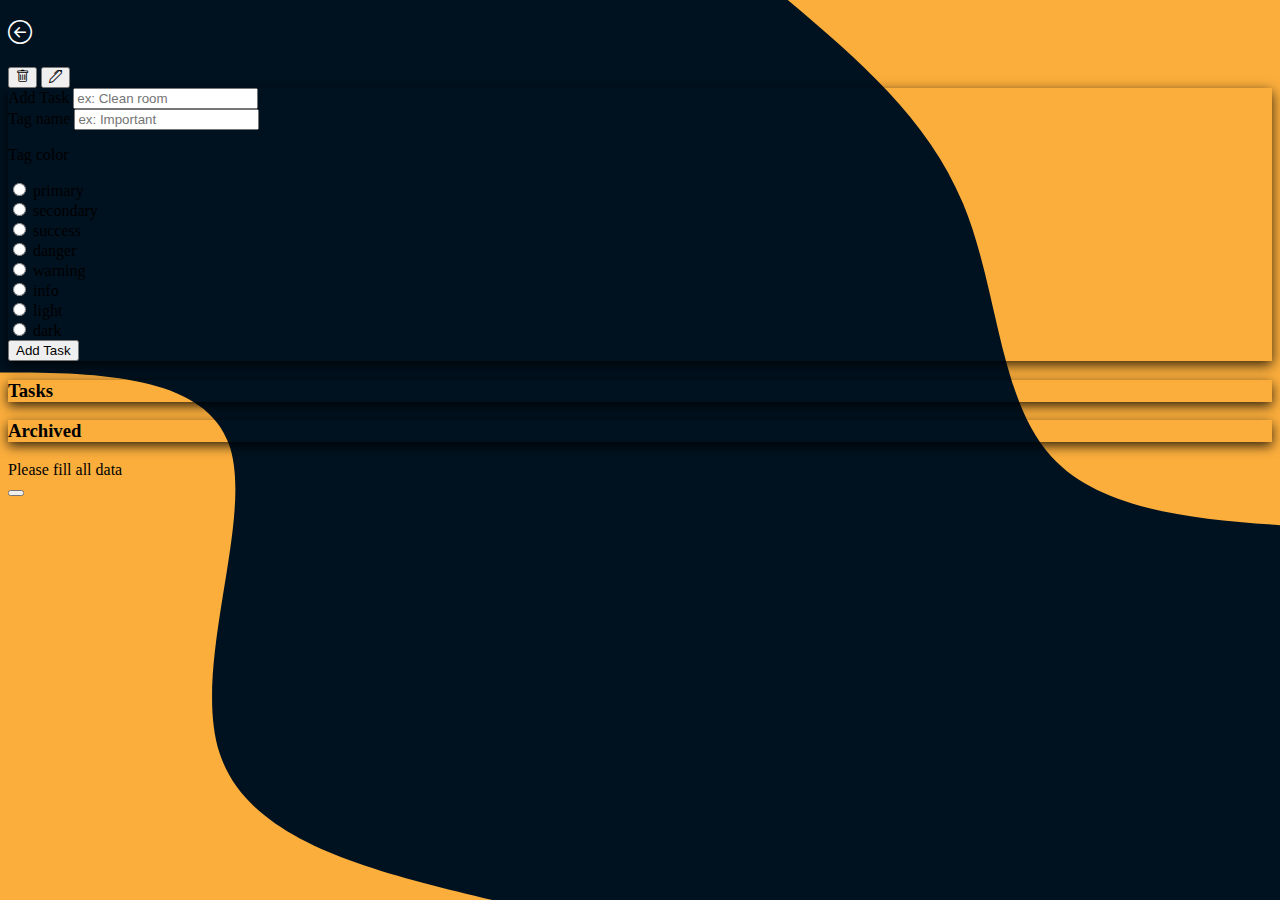
==== list.html @ 4af7ee30 "basic pure app." ====
<!DOCTYPE html>
<html lang="en">

<head>
  <meta charset="UTF-8">
  <meta http-equiv="X-UA-Compatible" content="IE=edge">
  <meta name="viewport" content="width=device-width, initial-scale=1.0">
  <link href="https://cdn.jsdelivr.net/npm/bootstrap@5.0.1/dist/css/bootstrap.min.css" rel="stylesheet"
    integrity="sha384-+0n0xVW2eSR5OomGNYDnhzAbDsOXxcvSN1TPprVMTNDbiYZCxYbOOl7+AMvyTG2x" crossorigin="anonymous">
  <link rel="stylesheet" href="https://cdn.jsdelivr.net/npm/bootstrap-icons@1.5.0/font/bootstrap-icons.css">
  <link rel="stylesheet" href="./css/main.css">
  <title>Todo</title>
</head>

<body>
  <div class="container py-5">

    <div class="d-flex justify-content-between align-items-center">
      <h2 class="text-white">
        <a href="/"><i class="bi bi-arrow-left-circle"></i></a>
      </h2>
      <center class="h3 text-white mb-3" id="listName"></center>
      <div>
        <button type="button" class="btn btn-danger" id="removeList">
          <i class="bi bi-trash"></i>
        </button>

        <button type="button" class="btn btn-warning" id="editListName">
          <i class="bi bi-pen"></i>
        </button>
      </div>
    </div>
    
    <div class="card mb-5"> <!-- Start Add Task -->
      <div class="card-body">
        <div class="row">
          <div class="col-auto mb-2">
            <label for="newItem" class="form-label">Add Task</label>
            <input type="text" id="newItem" class="form-control" autocomplete="off" placeholder="ex: Clean room">
          </div>

          <tag-color data-component="tag-color"></tag-color>

          <div class="mt-4">
            <button id="AddTask" class="btn btn-primary mb-3">Add Task</button>
          </div>
        </div>
      </div>
    </div> <!-- End Add Task -->


    <!-- Start Tasks -->
    <div class="card">
      <div class="card-body">
        <h3 class="card-title mb-4">Tasks</h3>

        <ol class="list-group list-group-numbered" id="tasksList">
          <!-- JS WILL RENDER LISTS HERE -->
        </ol>

      </div>
    </div>
    <!-- End Tasks -->

    <!-- Start Tasks -->
    <div class="card my-4">
      <div class="card-body">
        <h3 class="card-title mb-4">Archived</h3>

        <ol class="list-group list-group-numbered" id="archivedList">
          <!-- JS WILL RENDER LISTS HERE -->
        </ol>

      </div>
    </div>
    <!-- End Tasks -->

  </div>

  <div class="toast align-items-center position-fixed top-0 start-50 translate-middle-x text-white bg-danger border-0"
    role="alert" aria-live="assertive" aria-atomic="true">
    <div class="d-flex">
      <div class="toast-body">
        Please fill all data
      </div>
      <button type="button" class="btn-close btn-close-white me-2 m-auto" data-bs-dismiss="toast"
        aria-label="Close"></button>
    </div>
  </div>
</body>

<script src="https://cdn.jsdelivr.net/npm/bootstrap@5.0.1/dist/js/bootstrap.bundle.min.js"
  integrity="sha384-gtEjrD/SeCtmISkJkNUaaKMoLD0//ElJ19smozuHV6z3Iehds+3Ulb9Bn9Plx0x4" crossorigin="anonymous"></script>

<script src="js/components/SelectTag.js"></script>  
<script src="./js/list.js"></script>

</html>
---- css/main.css ----
@import url(./modules/lists.css);
@import url(./modules/createList.css);

body, html {
    min-height: 100%;
}

body {
    background-image: url('../images/blob-scene-haikei.svg');
    background-position: center center;
    background-size: cover;
    background-repeat: no-repeat;
}


.card {
    box-shadow: rgba(0, 0, 0, 0.8) 0px 4px 12px;
}


a {
    text-decoration: none;
    color: white
}

a:hover {
    text-decoration: none;
    color: white
}

.cursor-pointer {
    cursor: pointer;
}
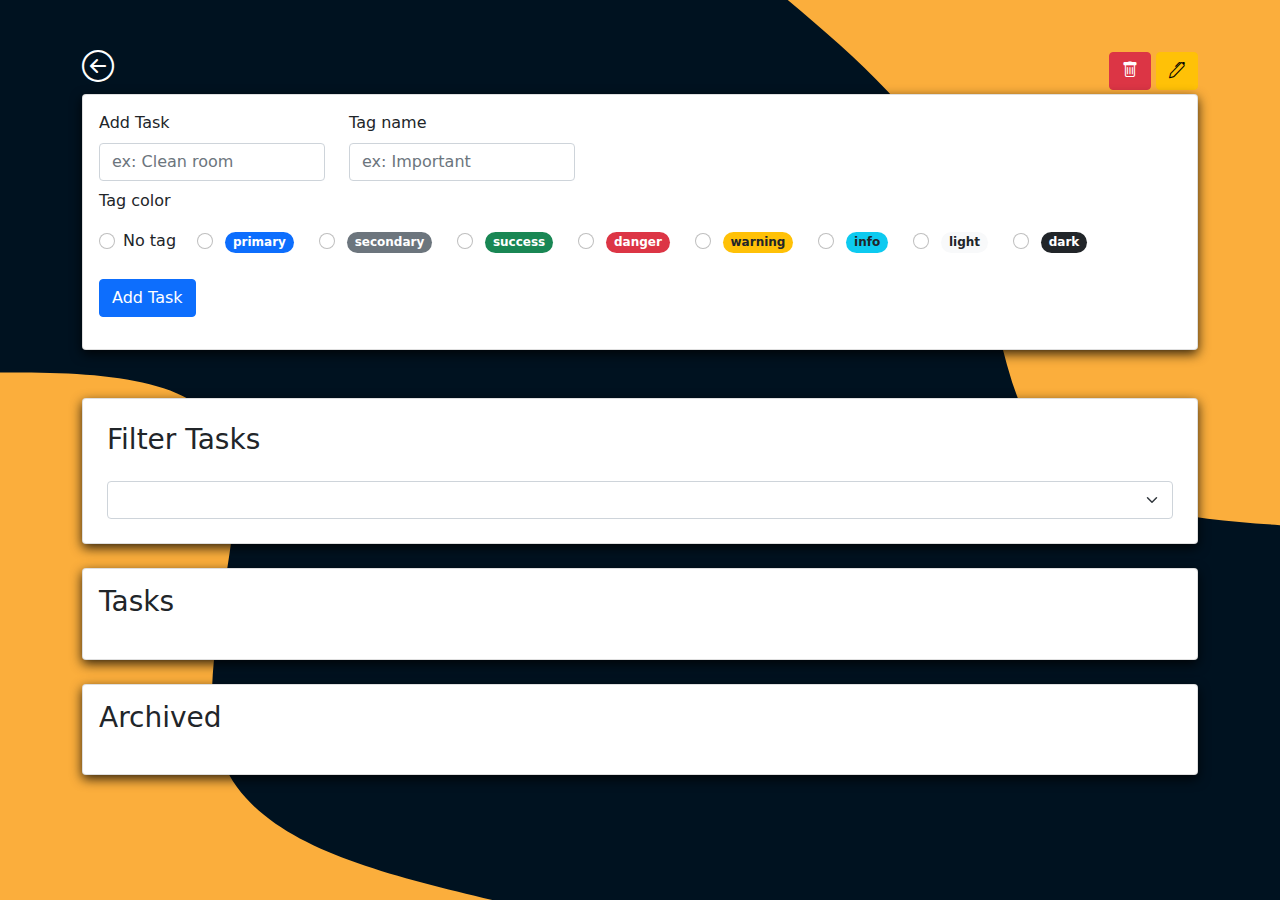
==== commit 4564089b: "feat: make all assets offline and add filters." ====
--- a/list.html
+++ b/list.html
@@ -5,9 +5,8 @@
   <meta charset="UTF-8">
   <meta http-equiv="X-UA-Compatible" content="IE=edge">
   <meta name="viewport" content="width=device-width, initial-scale=1.0">
-  <link href="https://cdn.jsdelivr.net/npm/bootstrap@5.0.1/dist/css/bootstrap.min.css" rel="stylesheet"
-    integrity="sha384-+0n0xVW2eSR5OomGNYDnhzAbDsOXxcvSN1TPprVMTNDbiYZCxYbOOl7+AMvyTG2x" crossorigin="anonymous">
-  <link rel="stylesheet" href="https://cdn.jsdelivr.net/npm/bootstrap-icons@1.5.0/font/bootstrap-icons.css">
+  <link rel="stylesheet" href="./css/bootstrap.css">
+  <link rel="stylesheet" href="./css/bootstrap-icons.css">
   <link rel="stylesheet" href="./css/main.css">
   <title>Todo</title>
 </head>
@@ -30,11 +29,12 @@
         </button>
       </div>
     </div>
-    
-    <div class="card mb-5"> <!-- Start Add Task -->
+
+    <div class="card mb-5">
+      <!-- Start Add Task -->
       <div class="card-body">
         <div class="row">
-          <div class="col-auto mb-2">
+          <div class="col-md-auto mb-2">
             <label for="newItem" class="form-label">Add Task</label>
             <input type="text" id="newItem" class="form-control" autocomplete="off" placeholder="ex: Clean room">
           </div>
@@ -48,6 +48,19 @@
       </div>
     </div> <!-- End Add Task -->
 
+    <section class="card mb-4">
+      <div class="card-body">
+        <!-- Filters -->
+        <div class="m-2">
+          <h3 class="card-title mb-4">Filter Tasks</h3>
+
+          <select class="form-select" name="filters" id="filters">
+            <!-- JS WILL RENDER THE TAGS HERE -->
+          </select>
+        </div>
+        <!-- End Filters -->
+      </div>
+    </section>
 
     <!-- Start Tasks -->
     <div class="card">
@@ -89,10 +102,9 @@
   </div>
 </body>
 
-<script src="https://cdn.jsdelivr.net/npm/bootstrap@5.0.1/dist/js/bootstrap.bundle.min.js"
-  integrity="sha384-gtEjrD/SeCtmISkJkNUaaKMoLD0//ElJ19smozuHV6z3Iehds+3Ulb9Bn9Plx0x4" crossorigin="anonymous"></script>
+<script src="js/bootstrap.js"></script>
 
-<script src="js/components/SelectTag.js"></script>  
+<script src="js/components/SelectTag.js"></script>
 <script src="./js/list.js"></script>
 
 </html>